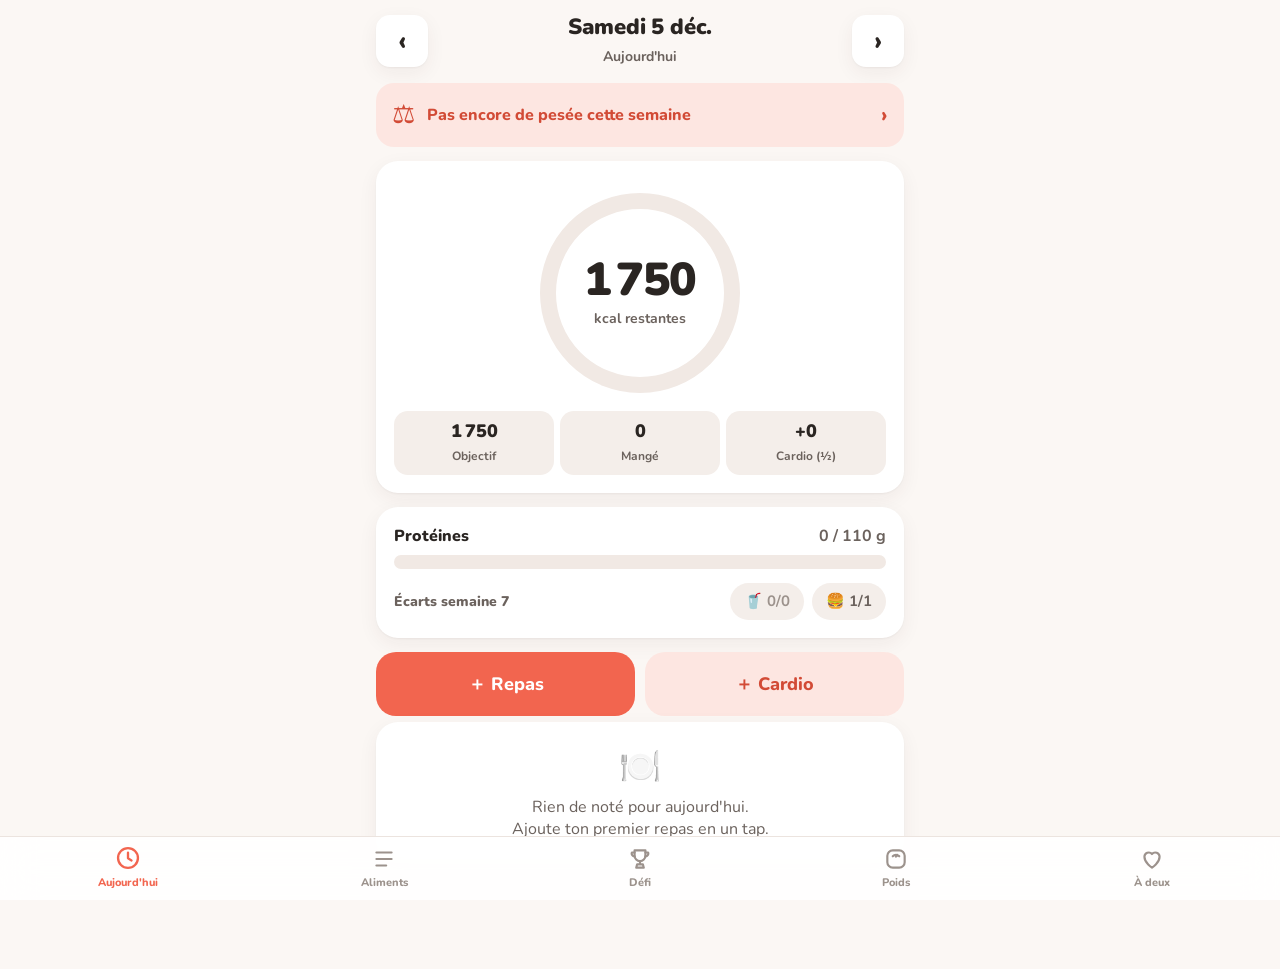
==== index.html @ 93e5760c "Cap 65 : PWA de suivi de perte de poids Co-Authored-By: Claude Opus 5.5 <noreply@anthropic.com> Clau" ====
<!doctype html>
<html lang="fr">
<head>
  <meta charset="utf-8">
  <meta name="viewport" content="width=device-width, initial-scale=1, viewport-fit=cover">
  <title>Cap 65</title>
  <meta name="description" content="Suivi calories, protéines, cardio et poids : cap sur 65 kg.">
  <meta name="theme-color" content="#FBF7F4" media="(prefers-color-scheme: light)">
  <meta name="theme-color" content="#141217" media="(prefers-color-scheme: dark)">
  <meta name="color-scheme" content="light dark">
  <meta name="apple-mobile-web-app-capable" content="yes">
  <meta name="mobile-web-app-capable" content="yes">
  <meta name="apple-mobile-web-app-status-bar-style" content="default">
  <meta name="apple-mobile-web-app-title" content="Cap 65">
  <link rel="manifest" href="manifest.json">
  <link rel="icon" type="image/png" sizes="192x192" href="icons/icon-192.png">
  <link rel="apple-touch-icon" href="icons/apple-touch-icon.png">
  <link rel="preload" href="fonts/nunito.woff2" as="font" type="font/woff2" crossorigin>
  <link rel="stylesheet" href="styles.css">
</head>
<body>
  <main id="screen" class="screen" aria-live="polite"></main>

  <nav class="tabbar" aria-label="Navigation principale">
    <button class="tab" data-tab="today" aria-label="Aujourd'hui">
      <svg viewBox="0 0 24 24"><circle cx="12" cy="12" r="8.5"/><path d="M12 7.5v4.8l3 1.8"/></svg>
      <span>Aujourd'hui</span>
    </button>
    <button class="tab" data-tab="foods" aria-label="Mes aliments">
      <svg viewBox="0 0 24 24"><path d="M5 6h14M5 12h14M5 18h9"/></svg>
      <span>Aliments</span>
    </button>
    <button class="tab" data-tab="defi" aria-label="Défi de la semaine">
      <svg viewBox="0 0 24 24"><path d="M7 4h10v5a5 5 0 0 1-10 0V4z"/><path d="M7 6H4.5a2.5 2.5 0 0 0 2.6 3.5M17 6h2.5a2.5 2.5 0 0 1-2.6 3.5M12 14v3M8.5 20h7l-.8-3H9.3z"/></svg>
      <span>Défi</span>
    </button>
    <button class="tab" data-tab="weight" aria-label="Poids">
      <svg viewBox="0 0 24 24"><rect x="4" y="4" width="16" height="16" rx="5"/><path d="M9 9.5a4 4 0 0 1 6 0M12 9.8l1.3-1.6"/></svg>
      <span>Poids</span>
    </button>
    <button class="tab" data-tab="duo" aria-label="Idées repas à deux">
      <svg viewBox="0 0 24 24"><path d="M12 20s-7-4.4-7-10a4 4 0 0 1 7-2.6A4 4 0 0 1 19 10c0 5.6-7 10-7 10z"/></svg>
      <span>À deux</span>
    </button>
  </nav>

  <div id="sheet-backdrop" class="sheet-backdrop" hidden></div>
  <section id="sheet" class="sheet" role="dialog" aria-modal="true" hidden></section>
  <div id="toast" class="toast" role="status" hidden></div>

  <script src="app.js"></script>
</body>
</html>
---- styles.css ----
@font-face {
  font-family: "Nunito";
  src: url("fonts/nunito.woff2") format("woff2");
  font-weight: 200 1000;
  font-display: swap;
}

:root {
  --bg: #FBF7F4;
  --card: #FFFFFF;
  --card-2: #F4EEEA;
  --ink: #2A2522;
  --ink-2: #6B625D;
  --ink-3: #9C928C;
  --line: #ECE4DF;
  --accent: #F2654F;
  --accent-ink: #D24B36;
  --accent-soft: #FDE6E1;
  --on-accent: #FFFFFF;
  --good: #23955F;
  --good-soft: #DDF3E7;
  --warn: #C98A06;
  --warn-soft: #FBF0D3;
  --bad: #D93B3F;
  --bad-soft: #FBE1E1;
  --ring-track: #F1E9E4;
  --shadow: 0 1px 2px rgba(60, 40, 30, .05), 0 6px 20px rgba(60, 40, 30, .06);
  --radius: 22px;
  --tabbar-h: 64px;
  --safe-b: env(safe-area-inset-bottom, 0px);
  --safe-t: env(safe-area-inset-top, 0px);
  color-scheme: light dark;
}

@media (prefers-color-scheme: dark) {
  :root {
    --bg: #141217;
    --card: #1E1B21;
    --card-2: #29252D;
    --ink: #F4EFEC;
    --ink-2: #B8AEA9;
    --ink-3: #847A76;
    --line: #2F2A33;
    --accent: #FF7A64;
    --accent-ink: #FF907D;
    --accent-soft: #3A2421;
    --on-accent: #1A0E0B;
    --good: #46C487;
    --good-soft: #17301F;
    --warn: #F0BE3C;
    --warn-soft: #362C12;
    --bad: #FF6B6E;
    --bad-soft: #3A1C1E;
    --ring-track: #2C2830;
    --shadow: 0 1px 2px rgba(0, 0, 0, .3);
  }
}

* { box-sizing: border-box; -webkit-tap-highlight-color: transparent; }
html { -webkit-text-size-adjust: 100%; }
body {
  margin: 0;
  background: var(--bg);
  color: var(--ink);
  font-family: "Nunito", ui-rounded, "SF Pro Rounded", system-ui, -apple-system, "Segoe UI", sans-serif;
  font-size: 16px;
  line-height: 1.4;
  overscroll-behavior-y: none;
}
button, input, select { font: inherit; color: inherit; }
button { cursor: pointer; border: 0; background: none; padding: 0; }
input, select {
  width: 100%;
  min-height: 52px;
  border: 1.5px solid var(--line);
  background: var(--card);
  border-radius: 14px;
  padding: 0 14px;
  font-size: 17px;
  outline: none;
  transition: border-color .15s;
}
input:focus, select:focus { border-color: var(--accent); }
input[type="date"] { -webkit-appearance: none; appearance: none; display: flex; align-items: center; }
.hidden, [hidden] { display: none !important; }

/* ---------- Layout ---------- */
.screen {
  max-width: 560px;
  margin: 0 auto;
  padding: calc(var(--safe-t) + 12px) 16px calc(var(--tabbar-h) + var(--safe-b) + 28px);
  min-height: 100dvh;
}
.screen > * { animation: rise .28s ease both; }
@keyframes rise { from { opacity: 0; transform: translateY(6px); } to { opacity: 1; transform: none; } }

.topbar { display: flex; align-items: center; justify-content: space-between; gap: 8px; margin: 4px 0 14px; }
.title { font-size: 28px; font-weight: 900; letter-spacing: -.02em; margin: 0; }
.subtitle { color: var(--ink-2); margin: 2px 0 0; font-size: 15px; }

.card {
  background: var(--card);
  border-radius: var(--radius);
  padding: 18px;
  box-shadow: var(--shadow);
  margin-bottom: 14px;
}
.card h2, .section-title { font-size: 18px; font-weight: 850; margin: 0 0 12px; letter-spacing: -.01em; }
.section-title { margin: 22px 4px 10px; display: flex; justify-content: space-between; align-items: baseline; }
.section-title small { font-weight: 700; color: var(--ink-3); font-size: 14px; }
.muted { color: var(--ink-2); }
.small { font-size: 14px; }
.row { display: flex; gap: 10px; align-items: center; }
.row > * { flex: 1; }
.grid2 { display: grid; grid-template-columns: 1fr 1fr; gap: 10px; }

/* ---------- Buttons ---------- */
.btn {
  display: inline-flex; align-items: center; justify-content: center; gap: 8px;
  min-height: 56px; padding: 0 20px; border-radius: 18px;
  font-weight: 800; font-size: 17px;
  background: var(--card-2); color: var(--ink);
  transition: transform .12s ease, background .15s;
  user-select: none;
}
.btn:active { transform: scale(.97); }
.btn-primary { background: var(--accent); color: var(--on-accent); }
.btn-soft { background: var(--accent-soft); color: var(--accent-ink); }
.btn-block { width: 100%; }
.btn-sm { min-height: 44px; padding: 0 14px; border-radius: 14px; font-size: 15px; }
.btn-danger { background: var(--bad-soft); color: var(--bad); }
.icon-btn {
  width: 44px; height: 44px; border-radius: 14px;
  display: inline-grid; place-items: center;
  color: var(--ink-2); font-size: 20px; font-weight: 800;
  transition: background .15s, transform .12s;
}
.icon-btn:active { background: var(--card-2); transform: scale(.94); }
.icon-btn svg { width: 22px; height: 22px; fill: none; stroke: currentColor; stroke-width: 2.2; stroke-linecap: round; stroke-linejoin: round; }

.chips { display: flex; gap: 8px; flex-wrap: wrap; }
.chip {
  min-height: 44px; padding: 0 16px; border-radius: 999px;
  background: var(--card-2); color: var(--ink-2); font-weight: 800; font-size: 15px;
  transition: background .15s, color .15s, transform .12s;
}
.chip:active { transform: scale(.96); }
.chip[aria-pressed="true"] { background: var(--accent); color: var(--on-accent); }
.chips.fill .chip { flex: 1; padding: 0 8px; }

/* ---------- Day nav ---------- */
.daynav { display: flex; align-items: center; justify-content: space-between; margin: 0 0 12px; }
.daynav .icon-btn { width: 52px; height: 52px; font-size: 28px; background: var(--card); box-shadow: var(--shadow); color: var(--ink); }
.daynav .day-label { text-align: center; flex: 1; }
.daynav .day-label strong { display: block; font-size: 22px; font-weight: 900; letter-spacing: -.01em; }
.daynav .day-label button { color: var(--ink-2); font-size: 14px; font-weight: 700; min-height: 28px; }
.daynav .day-label button.is-link { color: var(--accent-ink); }

/* ---------- Ring ---------- */
.ring-card { text-align: center; padding-top: 22px; }
.ring-wrap { position: relative; width: 220px; height: 220px; margin: 0 auto 8px; }
.ring-wrap svg { width: 100%; height: 100%; transform: rotate(-90deg); }
.ring-track { fill: none; stroke: var(--ring-track); stroke-width: 16; }
.ring-val { fill: none; stroke-width: 16; stroke-linecap: round; transition: stroke-dashoffset .7s cubic-bezier(.3,.9,.3,1), stroke .3s; }
.ring-val.ok { stroke: var(--good); }
.ring-val.warn { stroke: var(--warn); }
.ring-val.over { stroke: var(--bad); }
.ring-center { position: absolute; inset: 0; display: grid; place-content: center; }
.ring-num { font-size: 46px; font-weight: 900; letter-spacing: -.03em; line-height: 1; font-variant-numeric: tabular-nums; }
.ring-lbl { color: var(--ink-2); font-weight: 700; font-size: 14px; margin-top: 6px; }
.ring-center.over .ring-num { color: var(--bad); }
.ring-stats { display: grid; grid-template-columns: repeat(3, 1fr); gap: 6px; margin-top: 6px; }
.ring-stats div { background: var(--card-2); border-radius: 14px; padding: 8px 4px; }
.ring-stats b { display: block; font-size: 18px; font-weight: 900; font-variant-numeric: tabular-nums; }
.ring-stats span { font-size: 12px; color: var(--ink-2); font-weight: 700; }

/* ---------- Bars ---------- */
.bar-head { display: flex; justify-content: space-between; align-items: baseline; margin-bottom: 8px; }
.bar-head strong { font-weight: 850; }
.bar-head span { color: var(--ink-2); font-weight: 700; font-variant-numeric: tabular-nums; }
.bar { height: 14px; border-radius: 999px; background: var(--ring-track); overflow: hidden; }
.bar > i { display: block; height: 100%; border-radius: 999px; background: var(--accent); width: 0; transition: width .7s cubic-bezier(.3,.9,.3,1); }
.bar > i.done { background: var(--good); }

/* ---------- Tokens ---------- */
.tokens { display: flex; gap: 8px; flex-wrap: wrap; }
.token {
  display: inline-flex; align-items: center; gap: 6px;
  padding: 8px 14px; border-radius: 999px; font-weight: 850; font-size: 15px;
  background: var(--card-2); font-variant-numeric: tabular-nums;
}
.token.empty { color: var(--ink-3); }
.token.over { background: var(--warn-soft); color: var(--warn); }
.token-big { flex: 1; flex-direction: column; border-radius: 20px; padding: 14px 10px; gap: 2px; text-align: center; }
.token-big .t-emoji { font-size: 30px; }
.token-big .t-count { font-size: 24px; font-weight: 900; }
.token-big .t-lbl { font-size: 13px; color: var(--ink-2); font-weight: 700; }

/* ---------- Actions ---------- */
.actions { display: grid; grid-template-columns: 1fr 1fr; gap: 10px; margin: 4px 0 6px; }
.actions .btn { min-height: 64px; font-size: 18px; border-radius: 20px; }

/* ---------- Entries ---------- */
.moment { margin-top: 16px; }
.moment-head { display: flex; justify-content: space-between; padding: 0 6px 6px; color: var(--ink-2); font-weight: 800; font-size: 14px; text-transform: uppercase; letter-spacing: .04em; }
.list { background: var(--card); border-radius: var(--radius); box-shadow: var(--shadow); overflow: hidden; }
.item { display: flex; align-items: center; gap: 10px; padding: 12px 8px 12px 16px; min-height: 64px; border-top: 1px solid var(--line); }
.item:first-child { border-top: 0; }
.item-main { flex: 1; min-width: 0; }
.item-name { font-weight: 800; overflow-wrap: anywhere; }
.item-sub { color: var(--ink-2); font-size: 14px; font-weight: 600; }
.item-kcal { font-weight: 900; font-variant-numeric: tabular-nums; white-space: nowrap; }
.item-kcal small { font-weight: 700; color: var(--ink-3); }
.badge { display: inline-flex; align-items: center; gap: 3px; font-size: 12px; font-weight: 800; padding: 2px 8px; border-radius: 999px; background: var(--warn-soft); color: var(--warn); vertical-align: 2px; margin-left: 4px; }
.empty-state { text-align: center; color: var(--ink-2); padding: 22px 16px; }
.empty-state .big { font-size: 34px; display: block; margin-bottom: 4px; }
.explain { background: var(--accent-soft); color: var(--accent-ink); border-radius: 16px; padding: 12px 14px; font-size: 14px; font-weight: 700; margin-top: 10px; }

.banner {
  display: flex; align-items: center; gap: 12px; width: 100%; text-align: left;
  background: var(--accent-soft); color: var(--accent-ink);
  border-radius: 18px; padding: 14px 16px; margin-bottom: 14px; font-weight: 800;
}
.banner .b-emoji { font-size: 26px; }
.banner .b-go { margin-left: auto; font-size: 22px; }

/* ---------- Foods ---------- */
.search { position: relative; margin-bottom: 12px; }
.search input { padding-left: 44px; border-radius: 16px; background: var(--card); }
.search svg { position: absolute; left: 14px; top: 50%; transform: translateY(-50%); width: 20px; height: 20px; fill: none; stroke: var(--ink-3); stroke-width: 2.2; stroke-linecap: round; }
.food-item .star { font-size: 22px; color: var(--ink-3); }
.food-item .star.on { color: #F2B21B; }
.food-item .reorder { display: flex; flex-direction: column; }
.food-item .reorder .icon-btn { width: 40px; height: 32px; font-size: 16px; }
.food-item .item-main { cursor: pointer; }
.pick-item { width: 100%; text-align: left; }
.pick-item:active { background: var(--card-2); }
.pick-plus { width: 40px; height: 40px; border-radius: 12px; background: var(--accent-soft); color: var(--accent-ink); display: grid; place-items: center; font-size: 24px; font-weight: 800; flex: none; }

/* ---------- Challenge ---------- */
.week-pill { display: inline-block; background: var(--accent); color: var(--on-accent); font-weight: 900; border-radius: 999px; padding: 4px 12px; font-size: 14px; }
.goal { display: flex; align-items: center; gap: 14px; padding: 12px 0; border-top: 1px solid var(--line); }
.goal:first-of-type { border-top: 0; }
.goal-check {
  position: relative; flex: none; width: 34px; height: 34px; border-radius: 50%;
  border: 2.5px solid var(--line); display: grid; place-items: center; transition: background .25s, border-color .25s;
}
.goal-check svg { width: 18px; height: 18px; fill: none; stroke: #fff; stroke-width: 3.2; stroke-linecap: round; stroke-linejoin: round; stroke-dasharray: 24; stroke-dashoffset: 24; }
.goal.done .goal-check { background: var(--good); border-color: var(--good); }
.goal.done .goal-check svg { stroke-dashoffset: 0; }
.goal.pop .goal-check { animation: pop .5s cubic-bezier(.3,1.6,.5,1); }
.goal.pop .goal-check svg { transition: stroke-dashoffset .4s .15s ease; }
@keyframes pop { 0% { transform: scale(.6); } 60% { transform: scale(1.18); } 100% { transform: scale(1); } }
.goal-main { flex: 1; }
.goal-main strong { display: block; font-weight: 850; }
.goal-main span { color: var(--ink-2); font-size: 14px; font-weight: 700; }
.goal-count { font-weight: 900; font-variant-numeric: tabular-nums; color: var(--ink-2); }
.goal.done .goal-count { color: var(--good); }
.spark { position: absolute; width: 6px; height: 6px; border-radius: 50%; left: 14px; top: 14px; pointer-events: none; animation: spark .7s ease-out forwards; }
@keyframes spark { from { transform: translate(0, 0) scale(1); opacity: 1; } to { transform: translate(var(--dx), var(--dy)) scale(.3); opacity: 0; } }

.week-dots { display: grid; grid-template-columns: repeat(7, 1fr); gap: 6px; text-align: center; margin-top: 4px; }
.week-dots div { font-size: 12px; font-weight: 800; color: var(--ink-3); }
.week-dots i { display: grid; place-items: center; width: 34px; height: 34px; margin: 4px auto 0; border-radius: 50%; background: var(--card-2); font-style: normal; font-size: 14px; color: var(--ink-3); }
.week-dots i.under { background: var(--good-soft); color: var(--good); }
.week-dots i.over { background: var(--bad-soft); color: var(--bad); }
.week-dots i.today { box-shadow: 0 0 0 2px var(--accent); }

.recap { background: linear-gradient(135deg, var(--accent-soft), var(--card)); }
.recap .recap-big { font-size: 24px; font-weight: 900; margin: 2px 0 6px; }
.kind { background: var(--warn-soft); color: var(--warn); border-radius: 14px; padding: 10px 12px; font-weight: 750; font-size: 14px; margin-top: 12px; }

.stepper { display: inline-flex; align-items: center; gap: 4px; background: var(--card-2); border-radius: 14px; padding: 3px; }
.stepper button { width: 38px; height: 38px; border-radius: 11px; font-size: 20px; font-weight: 900; color: var(--ink); }
.stepper button:active { background: var(--card); }
.stepper b { min-width: 22px; text-align: center; font-weight: 900; font-variant-numeric: tabular-nums; }
.quota-row { display: flex; align-items: center; justify-content: space-between; gap: 8px; padding: 10px 0; border-top: 1px solid var(--line); flex-wrap: wrap; }
.quota-row:first-of-type { border-top: 0; }
.quota-row .q-week { font-weight: 850; min-width: 92px; }
.quota-row .q-week small { display: block; color: var(--ink-3); font-weight: 700; font-size: 12px; }
.quota-row .q-ctrl { display: flex; gap: 10px; align-items: center; }

.hist { display: flex; align-items: center; gap: 12px; padding: 12px 16px; border-top: 1px solid var(--line); }
.hist:first-child { border-top: 0; }
.hist-icon { width: 42px; height: 42px; border-radius: 14px; display: grid; place-items: center; font-size: 22px; background: var(--card-2); flex: none; }
.hist-icon.win { background: var(--good-soft); }

/* ---------- Weight ---------- */
.kpis { display: grid; grid-template-columns: repeat(3, 1fr); gap: 8px; margin-bottom: 14px; }
.kpi { background: var(--card); border-radius: 18px; padding: 14px 8px; text-align: center; box-shadow: var(--shadow); }
.kpi b { display: block; font-size: 24px; font-weight: 900; letter-spacing: -.02em; font-variant-numeric: tabular-nums; }
.kpi b small { font-size: 14px; font-weight: 800; color: var(--ink-2); }
.kpi span { font-size: 13px; color: var(--ink-2); font-weight: 700; }
.kpi.accent b { color: var(--accent-ink); }
.chart { position: relative; width: 100%; height: 220px; }
.chart svg { display: block; width: 100%; height: 100%; overflow: visible; }
.chart .grid line { stroke: var(--line); stroke-width: 1; }
.chart .axis-lbl { fill: var(--ink-3); font-size: 11px; font-weight: 700; }
.chart .goal-line { stroke: var(--good); stroke-width: 1.5; stroke-dasharray: 5 5; }
.chart .goal-lbl { fill: var(--good); font-size: 11px; font-weight: 800; }
.chart .w-line { fill: none; stroke: var(--accent); stroke-width: 2; stroke-linejoin: round; stroke-linecap: round; }
.chart .w-area { fill: var(--accent); opacity: .08; }
.chart .w-dot { fill: var(--accent); stroke: var(--card); stroke-width: 2; }
.chart .w-dot.sel { r: 6; }
.chart .cross { stroke: var(--ink-3); stroke-width: 1; stroke-dasharray: 2 3; opacity: 0; }
.chart .cross.on { opacity: 1; }
.chart-tip {
  position: absolute; top: 0; transform: translateX(-50%);
  background: var(--ink); color: var(--bg); border-radius: 10px; padding: 5px 9px;
  font-size: 13px; font-weight: 800; white-space: nowrap; pointer-events: none;
}
.est { display: flex; gap: 12px; align-items: flex-start; padding: 10px 0; border-top: 1px solid var(--line); }
.est:first-of-type { border-top: 0; }
.est-emoji { font-size: 24px; line-height: 1.2; }
.est strong { display: block; font-weight: 850; }
.progress-meta { display: flex; justify-content: space-between; font-size: 13px; color: var(--ink-2); font-weight: 700; margin-top: 6px; }
label.field { display: block; margin-bottom: 12px; }
label.field > span { display: block; font-weight: 800; font-size: 14px; color: var(--ink-2); margin: 0 0 6px 4px; }
.field-hint { font-size: 13px; color: var(--ink-3); margin: 6px 4px 0; font-weight: 600; }
.error { color: var(--bad); font-weight: 800; font-size: 14px; margin: 6px 4px 0; }

/* ---------- Duo ---------- */
.dish-head { display: flex; gap: 12px; align-items: center; margin-bottom: 10px; }
.dish-emoji { width: 52px; height: 52px; border-radius: 16px; background: var(--accent-soft); display: grid; place-items: center; font-size: 28px; flex: none; }
.dish-head h2 { margin: 0; }
.dish-head p { margin: 2px 0 0; color: var(--ink-2); font-size: 14px; font-weight: 600; }
.portions { display: grid; grid-template-columns: 1fr 1fr; gap: 8px; margin: 10px 0 12px; }
.portion { background: var(--card-2); border-radius: 16px; padding: 12px; font-size: 14px; }
.portion strong { display: block; font-size: 13px; text-transform: uppercase; letter-spacing: .04em; color: var(--ink-2); margin-bottom: 4px; font-weight: 900; }
.portion.me { background: var(--accent-soft); }
.portion.me strong { color: var(--accent-ink); }
.dish-foot { display: flex; align-items: center; gap: 10px; }
.dish-foot .kc { font-weight: 900; font-size: 18px; }
.dish-foot .kc small { display: block; font-size: 13px; color: var(--ink-2); font-weight: 700; }
.dish-foot .btn { margin-left: auto; }
.tip { font-size: 13px; color: var(--ink-2); margin-top: 10px; font-weight: 600; }

/* ---------- Tab bar ---------- */
.tabbar {
  position: fixed; left: 0; right: 0; bottom: 0; z-index: 20;
  display: grid; grid-template-columns: repeat(5, 1fr);
  height: calc(var(--tabbar-h) + var(--safe-b));
  padding-bottom: var(--safe-b);
  background: color-mix(in srgb, var(--card) 88%, transparent);
  -webkit-backdrop-filter: saturate(1.6) blur(18px);
  backdrop-filter: saturate(1.6) blur(18px);
  border-top: 1px solid var(--line);
}
.tab { display: flex; flex-direction: column; align-items: center; justify-content: center; gap: 3px; color: var(--ink-3); font-size: 11px; font-weight: 800; }
.tab svg { width: 26px; height: 26px; fill: none; stroke: currentColor; stroke-width: 2; stroke-linecap: round; stroke-linejoin: round; transition: transform .2s; }
.tab[aria-current="page"] { color: var(--accent); }
.tab[aria-current="page"] svg { transform: translateY(-1px) scale(1.08); }

/* ---------- Sheet ---------- */
.sheet-backdrop { position: fixed; inset: 0; z-index: 40; background: rgba(20, 12, 10, .4); animation: fade .2s ease; }
.sheet {
  position: fixed; left: 0; right: 0; bottom: 0; z-index: 50;
  max-width: 560px; margin: 0 auto;
  max-height: 92dvh; overflow-y: auto; -webkit-overflow-scrolling: touch;
  background: var(--bg); border-radius: 26px 26px 0 0;
  padding: 10px 16px calc(var(--safe-b) + 20px);
  animation: slideup .28s cubic-bezier(.2,.9,.3,1);
  overscroll-behavior: contain;
}
.sheet::before { content: ""; display: block; width: 40px; height: 5px; border-radius: 9px; background: var(--line); margin: 0 auto 10px; }
.sheet-head { display: flex; justify-content: space-between; align-items: center; margin-bottom: 12px; }
.sheet-head h2 { margin: 0; font-size: 22px; font-weight: 900; }
.sheet .group { margin-bottom: 14px; }
.sheet .group-lbl { font-weight: 800; font-size: 14px; color: var(--ink-2); margin: 0 0 8px 4px; }
.sheet .pick-list { max-height: 46dvh; overflow-y: auto; }
@keyframes slideup { from { transform: translateY(100%); } to { transform: none; } }
@keyframes fade { from { opacity: 0; } to { opacity: 1; } }
.seg { display: grid; grid-template-columns: 1fr 1fr; background: var(--card-2); border-radius: 16px; padding: 4px; margin-bottom: 14px; }
.seg button { min-height: 44px; border-radius: 12px; font-weight: 850; color: var(--ink-2); }
.seg button[aria-pressed="true"] { background: var(--card); color: var(--ink); box-shadow: var(--shadow); }
.check-line { display: flex; align-items: center; gap: 10px; font-weight: 700; min-height: 44px; margin-bottom: 12px; }
.check-line input { width: 24px; min-height: 24px; height: 24px; accent-color: var(--accent); }
.act-grid { display: grid; grid-template-columns: 1fr 1fr; gap: 8px; }
.act-grid .chip { border-radius: 16px; min-height: 52px; display: flex; align-items: center; gap: 6px; justify-content: flex-start; padding: 0 12px; text-align: left; }
.live { font-weight: 800; color: var(--accent-ink); margin: 4px 4px 12px; }

/* ---------- Toast ---------- */
.toast {
  position: fixed; left: 16px; right: 16px; z-index: 60;
  bottom: calc(var(--tabbar-h) + var(--safe-b) + 12px);
  max-width: 528px; margin: 0 auto;
  display: flex; align-items: center; gap: 12px;
  background: var(--ink); color: var(--bg);
  border-radius: 16px; padding: 14px 16px; font-weight: 750;
  box-shadow: 0 10px 30px rgba(0,0,0,.25);
  animation: toastin .25s cubic-bezier(.2,.9,.3,1.2);
}
.toast button { margin-left: auto; color: var(--accent); font-weight: 900; min-height: 36px; padding: 0 6px; }
@keyframes toastin { from { transform: translateY(20px); opacity: 0; } to { transform: none; opacity: 1; } }

@media (prefers-reduced-motion: reduce) {
  *, *::before, *::after { animation-duration: .01ms !important; transition-duration: .01ms !important; }
}
@media (max-width: 360px) {
  .ring-wrap { width: 190px; height: 190px; }
  .ring-num { font-size: 40px; }
  .kpi b { font-size: 20px; }
}
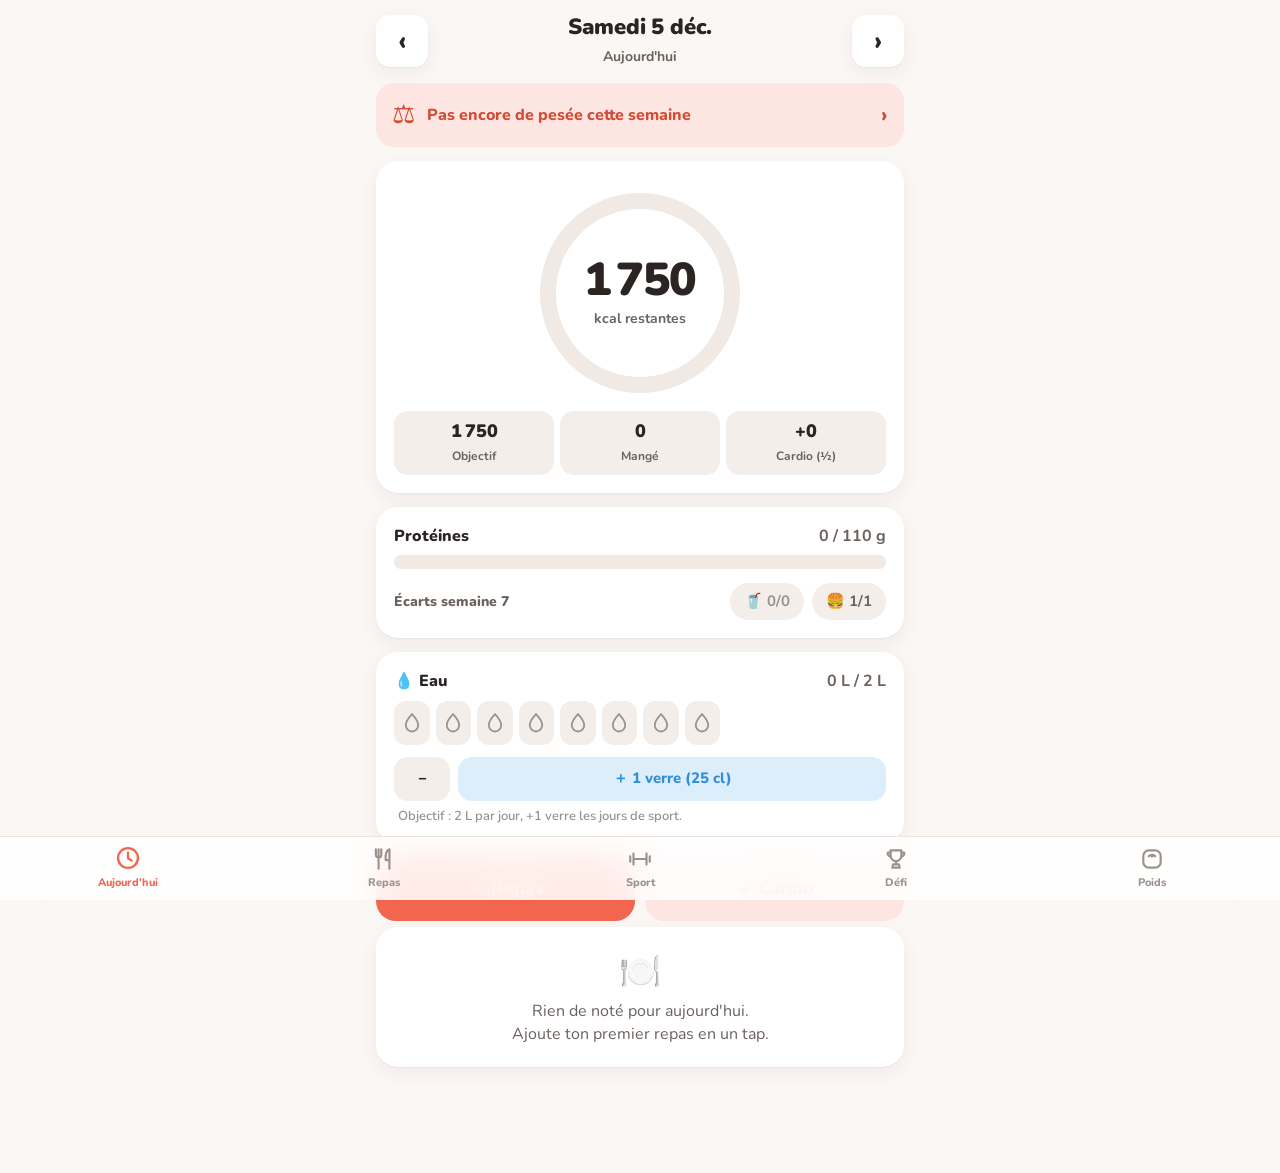
==== commit 33b0b4a7: "Programme sport, défi eau, base de plats et créateur de recettes - Onglet Sport : 4 séances de 45 mi" ====
--- a/index.html
+++ b/index.html
@@ -26,9 +26,13 @@
       <svg viewBox="0 0 24 24"><circle cx="12" cy="12" r="8.5"/><path d="M12 7.5v4.8l3 1.8"/></svg>
       <span>Aujourd'hui</span>
     </button>
-    <button class="tab" data-tab="foods" aria-label="Mes aliments">
-      <svg viewBox="0 0 24 24"><path d="M5 6h14M5 12h14M5 18h9"/></svg>
-      <span>Aliments</span>
+    <button class="tab" data-tab="repas" aria-label="Repas et recettes">
+      <svg viewBox="0 0 24 24"><path d="M7 3v8M4.5 3v5a2.5 2.5 0 0 0 5 0V3M7 11v10M17 21V3c-2.2 1-3.5 3.5-3.5 7v3H17"/></svg>
+      <span>Repas</span>
+    </button>
+    <button class="tab" data-tab="sport" aria-label="Programme sport">
+      <svg viewBox="0 0 24 24"><path d="M3 9.5v5M6 7v10M18 7v10M21 9.5v5M6 12h12"/></svg>
+      <span>Sport</span>
     </button>
     <button class="tab" data-tab="defi" aria-label="Défi de la semaine">
       <svg viewBox="0 0 24 24"><path d="M7 4h10v5a5 5 0 0 1-10 0V4z"/><path d="M7 6H4.5a2.5 2.5 0 0 0 2.6 3.5M17 6h2.5a2.5 2.5 0 0 1-2.6 3.5M12 14v3M8.5 20h7l-.8-3H9.3z"/></svg>
@@ -38,16 +42,13 @@
       <svg viewBox="0 0 24 24"><rect x="4" y="4" width="16" height="16" rx="5"/><path d="M9 9.5a4 4 0 0 1 6 0M12 9.8l1.3-1.6"/></svg>
       <span>Poids</span>
     </button>
-    <button class="tab" data-tab="duo" aria-label="Idées repas à deux">
-      <svg viewBox="0 0 24 24"><path d="M12 20s-7-4.4-7-10a4 4 0 0 1 7-2.6A4 4 0 0 1 19 10c0 5.6-7 10-7 10z"/></svg>
-      <span>À deux</span>
-    </button>
   </nav>
 
   <div id="sheet-backdrop" class="sheet-backdrop" hidden></div>
   <section id="sheet" class="sheet" role="dialog" aria-modal="true" hidden></section>
   <div id="toast" class="toast" role="status" hidden></div>
 
+  <script src="data.js"></script>
   <script src="app.js"></script>
 </body>
 </html>
--- a/styles.css
+++ b/styles.css
@@ -401,3 +401,54 @@
   .ring-num { font-size: 40px; }
   .kpi b { font-size: 20px; }
 }
+
+/* ---------- Eau ---------- */
+:root { --water: #2F8FD8; --water-soft: #DDEEFB; }
+@media (prefers-color-scheme: dark) { :root { --water: #5DB4F0; --water-soft: #16283A; } }
+.glasses { display: grid; grid-template-columns: repeat(auto-fill, minmax(34px, 1fr)); gap: 6px; margin: 4px 0 12px; }
+.glass { height: 44px; border-radius: 12px; display: grid; place-items: center; background: var(--card-2); transition: background .2s, transform .12s; }
+.glass:active { transform: scale(.92); }
+.glass svg { width: 24px; height: 24px; fill: transparent; stroke: var(--ink-3); stroke-width: 1.8; transition: fill .25s, stroke .25s; }
+.glass.full { background: var(--water-soft); }
+.glass.full svg { fill: var(--water); stroke: var(--water); }
+.glass.bonus { outline: 1.5px dashed var(--water); outline-offset: -3px; }
+.glass.pop svg { animation: pop .45s cubic-bezier(.3,1.6,.5,1); }
+.water-actions { display: grid; grid-template-columns: 56px 1fr; gap: 8px; }
+.btn-water { background: var(--water-soft); color: var(--water); }
+.week-dots i.water { background: var(--water-soft); color: var(--water); }
+.week-dots i.water svg { width: 18px; height: 18px; fill: var(--water); }
+
+/* ---------- Repas / recettes ---------- */
+.seg3 { grid-template-columns: 1fr 1fr 1fr; }
+.seg3 button { font-size: 14px; padding: 0 4px; }
+.chips.scroll-x { flex-wrap: nowrap; overflow-x: auto; margin: 0 -16px; padding: 0 16px 4px; scrollbar-width: none; }
+.chips.scroll-x::-webkit-scrollbar { display: none; }
+.chips.scroll-x .chip { flex: none; }
+.item .pick-plus { border: 0; }
+.ing-row { padding-right: 4px; }
+.ing-row .grams { width: 70px; min-height: 44px; text-align: center; padding: 0 6px; flex: none; }
+textarea { width: 100%; border: 1.5px solid var(--line); background: var(--card); border-radius: 14px; padding: 12px 14px; font: inherit; font-size: 16px; color: inherit; resize: vertical; outline: none; }
+textarea:focus { border-color: var(--accent); }
+.dish-foot .icon-btn { margin-left: auto; }
+.dish-foot .icon-btn + .btn { margin-left: 0; }
+
+/* ---------- Sport ---------- */
+.level { display: flex; align-items: center; gap: 12px; margin-top: 14px; }
+.level strong { display: block; font-size: 18px; font-weight: 900; }
+.level-dots { display: flex; gap: 5px; flex: 1; }
+.level-dots i { width: 22px; height: 8px; border-radius: 9px; background: var(--ring-track); }
+.level-dots i.on { background: var(--accent); }
+.stepper button:disabled { opacity: .3; }
+.session details summary { cursor: pointer; font-weight: 800; color: var(--accent-ink); font-size: 14px; list-style: none; min-height: 32px; display: flex; align-items: center; }
+.session details summary::-webkit-details-marker { display: none; }
+.session details summary::after { content: '▾'; margin-left: 6px; transition: transform .2s; }
+.session details[open] summary::after { transform: rotate(180deg); }
+.session.is-done { opacity: .85; }
+.session .dish-head .goal-check { animation: pop .5s cubic-bezier(.3,1.6,.5,1); }
+.blocks { list-style: none; padding: 0; margin: 8px 0 0; }
+.blocks li { display: flex; gap: 12px; padding: 10px 0; border-top: 1px solid var(--line); }
+.blocks li:first-child { border-top: 0; }
+.blocks .b-min { flex: none; width: 44px; height: 32px; border-radius: 10px; background: var(--accent-soft); color: var(--accent-ink); font-weight: 900; display: grid; place-items: center; font-size: 14px; }
+.blocks li.renfo .b-min { background: var(--good-soft); color: var(--good); }
+.blocks strong { display: block; font-weight: 850; }
+.blocks span { color: var(--ink-2); font-size: 14px; font-weight: 600; }
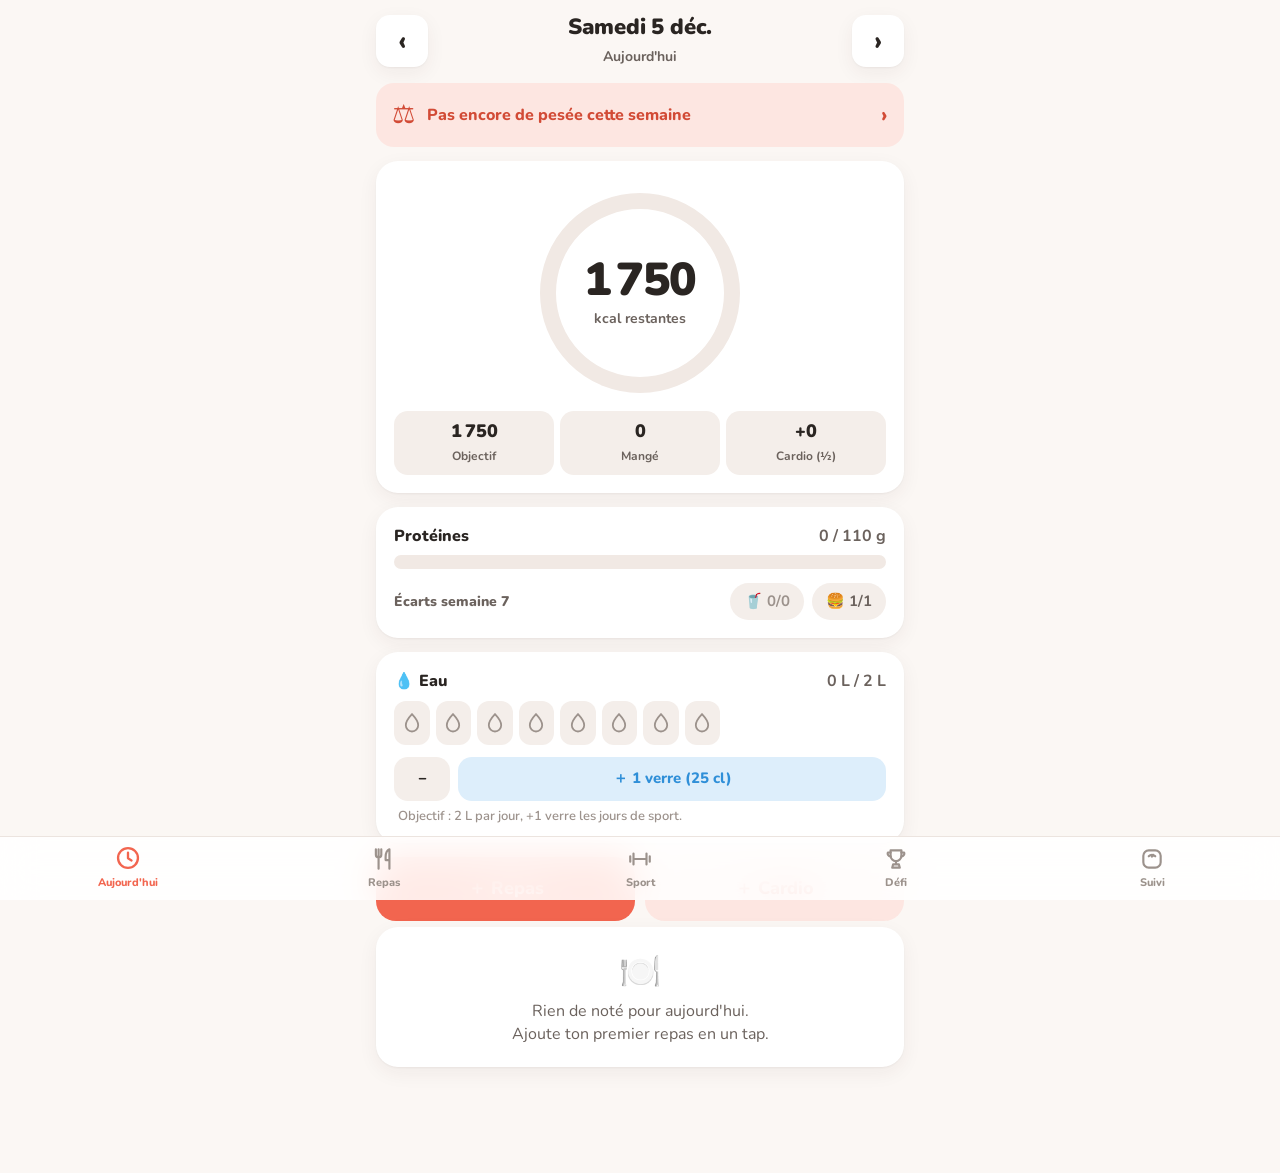
==== commit 41cbf0d8: "Mensurations, planning repas et liste de courses, suivi du cycle, plus d'aliments et de recettes - O" ====
--- a/index.html
+++ b/index.html
@@ -38,9 +38,9 @@
       <svg viewBox="0 0 24 24"><path d="M7 4h10v5a5 5 0 0 1-10 0V4z"/><path d="M7 6H4.5a2.5 2.5 0 0 0 2.6 3.5M17 6h2.5a2.5 2.5 0 0 1-2.6 3.5M12 14v3M8.5 20h7l-.8-3H9.3z"/></svg>
       <span>Défi</span>
     </button>
-    <button class="tab" data-tab="weight" aria-label="Poids">
+    <button class="tab" data-tab="suivi" aria-label="Suivi : poids, mesures, cycle">
       <svg viewBox="0 0 24 24"><rect x="4" y="4" width="16" height="16" rx="5"/><path d="M9 9.5a4 4 0 0 1 6 0M12 9.8l1.3-1.6"/></svg>
-      <span>Poids</span>
+      <span>Suivi</span>
     </button>
   </nav>
 
@@ -49,6 +49,9 @@
   <div id="toast" class="toast" role="status" hidden></div>
 
   <script src="data.js"></script>
+  <script src="data-plus.js"></script>
+  <script src="illus.js"></script>
+  <script src="features.js"></script>
   <script src="app.js"></script>
 </body>
 </html>
--- a/styles.css
+++ b/styles.css
@@ -452,3 +452,179 @@
 .blocks li.renfo .b-min { background: var(--good-soft); color: var(--good); }
 .blocks strong { display: block; font-weight: 850; }
 .blocks span { color: var(--ink-2); font-size: 14px; font-weight: 600; }
+
+/* ---------- Tonification ---------- */
+.chips.days { gap: 5px; flex-wrap: nowrap; }
+.chips.days .chip { flex: 1; padding: 0; min-width: 0; font-size: 13px; min-height: 40px; }
+.ex-details > summary, .ex-more > summary { cursor: pointer; font-weight: 800; color: var(--accent-ink); font-size: 14px; list-style: none; min-height: 40px; display: flex; align-items: center; margin-top: 8px; }
+.ex-details > summary::-webkit-details-marker, .ex-more > summary::-webkit-details-marker { display: none; }
+.ex-details > summary::after, .ex-more > summary::after { content: '▾'; margin-left: 6px; transition: transform .2s; }
+.ex-details[open] > summary::after, .ex-more[open] > summary::after { transform: rotate(180deg); }
+.ex-list { list-style: none; padding: 0; margin: 6px 0 0; }
+.ex { padding: 14px 0; border-top: 1px solid var(--line); }
+.ex:first-child { border-top: 0; }
+.ex-head { display: flex; gap: 12px; align-items: flex-start; }
+.ex-head strong { display: block; font-weight: 900; font-size: 16px; }
+.ex-head span { color: var(--ink-2); font-size: 14px; font-weight: 600; }
+.ex-num { flex: none; width: 32px; height: 32px; border-radius: 10px; background: var(--good-soft); color: var(--good); font-weight: 900; display: grid; place-items: center; font-size: 15px; }
+.ex-num.b-min { width: 44px; background: var(--accent-soft); color: var(--accent-ink); font-size: 14px; }
+.ex-meta { display: flex; flex-wrap: wrap; gap: 6px; margin: 10px 0 0 44px; }
+.ex-meta span { background: var(--card-2); border-radius: 999px; padding: 4px 10px; font-size: 13px; font-weight: 800; }
+.ex-more { margin-left: 44px; }
+.ex-more > summary { margin-top: 4px; min-height: 36px; }
+.ex-more p, .ex-more li { font-size: 14px; color: var(--ink-2); font-weight: 600; }
+.ex-more ol { padding-left: 20px; margin: 6px 0; }
+.ex-more li { margin-bottom: 4px; }
+.ex-more .avoid { color: var(--warn); background: var(--warn-soft); border-radius: 12px; padding: 8px 10px; }
+.ex-load { display: flex; align-items: center; gap: 10px; margin: 8px 0 0 44px; }
+.ex-load span { font-size: 13px; font-weight: 800; color: var(--ink-2); white-space: nowrap; }
+.ex-load input { min-height: 40px; font-size: 15px; border-radius: 12px; }
+.sets { display: flex; gap: 8px; margin: 12px 0 0 44px; flex-wrap: wrap; }
+.set { width: 48px; height: 48px; border-radius: 50%; border: 2.5px solid var(--line); font-weight: 900; color: var(--ink-2); transition: background .2s, border-color .2s, transform .12s; }
+.set:active { transform: scale(.92); }
+.set.on { background: var(--good); border-color: var(--good); color: #fff; }
+.set.pop { animation: pop .45s cubic-bezier(.3,1.6,.5,1); }
+.ex.ex-done .ex-num { background: var(--good); color: #fff; }
+.guided .ex.ex-done .ex-head strong { color: var(--good); }
+
+/* ---------- Illustrations ---------- */
+.illus { width: 100%; height: 100%; display: block; }
+.illus .limb { stroke: var(--ink); stroke-width: 7; stroke-linecap: round; }
+.illus .limb.far { opacity: .35; }
+.illus .head { fill: var(--ink); }
+.illus .eq { stroke: var(--ink-3); stroke-width: 3; stroke-linecap: round; fill: none; }
+.illus .eq.thick { stroke-width: 6; }
+.illus .eq-fill { fill: var(--card-2); stroke: var(--ink-3); stroke-width: 2; }
+.illus .acc { stroke: var(--accent); stroke-linecap: round; }
+.illus .acc.thick { stroke-width: 6; }
+.illus .acc-fill { fill: var(--accent); }
+.illus .ground { stroke: var(--line); stroke-width: 3; stroke-linecap: round; }
+.ex-thumb { flex: none; width: 76px; height: 61px; background: var(--card-2); border-radius: 12px; padding: 2px; }
+.ex-rec { margin: 8px 0 0 44px; font-size: 13px; font-weight: 700; color: var(--accent-ink); }
+
+/* ---------- Lecteur de séance ---------- */
+body.no-scroll { overflow: hidden; }
+.player { position: fixed; inset: 0; z-index: 70; background: var(--bg); animation: fade .2s ease; }
+.pl-wrap { max-width: 560px; height: 100%; margin: 0 auto; display: flex; flex-direction: column;
+  padding: calc(var(--safe-t) + 8px) 16px calc(var(--safe-b) + 12px); }
+.pl-top { display: flex; align-items: center; gap: 8px; }
+.pl-title { flex: 1; text-align: center; }
+.pl-title strong { display: block; font-weight: 900; font-size: 16px; }
+.pl-title span { font-size: 13px; color: var(--ink-2); font-weight: 700; }
+.pl-steps { display: flex; gap: 3px; margin: 8px 0 10px; }
+.pl-steps i { flex: 1; height: 5px; border-radius: 9px; background: var(--ring-track); transition: background .3s; }
+.pl-steps i.done { background: var(--good); }
+.pl-steps i.now { background: var(--accent); }
+.pl-body { flex: 1; overflow-y: auto; -webkit-overflow-scrolling: touch; padding-bottom: 8px; animation: rise .3s ease; }
+.pl-illus { background: var(--card); border-radius: 24px; box-shadow: var(--shadow); height: min(27vh, 220px); padding: 8px; }
+.pl-end { display: grid; place-items: center; font-size: 90px; }
+.pl-h { font-size: 26px; font-weight: 900; letter-spacing: -.02em; margin: 14px 0 2px; line-height: 1.15; }
+.pl-sub { color: var(--ink-2); font-weight: 700; margin: 0 0 10px; }
+.pl-txt { font-size: 19px; font-weight: 750; line-height: 1.45; margin: 6px 0 12px; }
+.pl-set { display: flex; align-items: baseline; gap: 10px; flex-wrap: wrap; margin: 8px 0 6px; }
+.pl-set b { font-size: 44px; font-weight: 900; letter-spacing: -.03em; line-height: 1; }
+.pl-set span:last-child { color: var(--ink-2); font-weight: 800; }
+.pl-set.go { animation: pop .5s cubic-bezier(.3,1.6,.5,1); }
+.pl-badge { background: var(--accent); color: var(--on-accent); font-weight: 900; border-radius: 999px; padding: 5px 12px; font-size: 15px; align-self: center; }
+.pl-bubbles { display: flex; gap: 6px; margin-bottom: 12px; }
+.pl-bubbles i { width: 26px; height: 8px; border-radius: 9px; background: var(--ring-track); }
+.pl-bubbles i.done { background: var(--good); }
+.pl-bubbles i.now { background: var(--accent); }
+.pl-load { background: var(--card); border-radius: 20px; padding: 12px 14px; box-shadow: var(--shadow); }
+.pl-why { margin: 0 0 8px; font-weight: 800; font-size: 14px; color: var(--accent-ink); }
+.pl-kg { display: flex; align-items: center; justify-content: space-between; background: var(--card-2); border-radius: 16px; padding: 4px; }
+.pl-kg button { width: 56px; height: 52px; border-radius: 13px; font-size: 26px; font-weight: 900; }
+.pl-kg button:active { background: var(--card); }
+.pl-kg b { font-size: 24px; font-weight: 900; font-variant-numeric: tabular-nums; text-align: center; }
+.pl-how { margin-top: 10px; }
+.pl-how summary { cursor: pointer; font-weight: 800; color: var(--accent-ink); list-style: none; min-height: 44px; display: flex; align-items: center; }
+.pl-how summary::-webkit-details-marker { display: none; }
+.pl-how summary::after { content: '▾'; margin-left: 6px; }
+.pl-how p, .pl-how li { font-size: 15px; color: var(--ink-2); font-weight: 600; }
+.pl-how ol { padding-left: 20px; margin: 4px 0; }
+.pl-how .avoid { color: var(--warn); background: var(--warn-soft); border-radius: 12px; padding: 8px 10px; }
+.pl-timer { position: relative; width: 190px; height: 190px; margin: 8px auto 4px; }
+.pring { width: 100%; height: 100%; transform: rotate(-90deg); }
+.pring-track { fill: none; stroke: var(--ring-track); stroke-width: 12; }
+.pring-val { fill: none; stroke: var(--accent); stroke-width: 12; stroke-linecap: round; transition: stroke-dashoffset .25s linear; }
+.pring-val.is-rest { stroke: var(--water); }
+.pring-val.ok { stroke: var(--good); }
+.pl-clock { position: absolute; inset: 0; display: grid; place-content: center; text-align: center; }
+.pl-clock b { font-size: 46px; font-weight: 900; font-variant-numeric: tabular-nums; letter-spacing: -.02em; line-height: 1; }
+.pl-clock span { color: var(--ink-2); font-weight: 800; font-size: 14px; margin-top: 4px; }
+.pl-timer.is-rest { margin-top: 14px; }
+.pl-next { text-align: center; font-weight: 800; color: var(--ink-2); }
+.pl-feel { margin-top: 14px; }
+.pl-q { font-size: 18px; font-weight: 750; text-align: center; margin: 0 0 12px; }
+.pl-feel-btn { margin-bottom: 10px; min-height: 60px; font-size: 18px; background: var(--card); box-shadow: var(--shadow); }
+.pl-foot { padding-top: 10px; display: flex; flex-direction: column; gap: 6px; }
+.pl-main { min-height: 62px; font-size: 18px; border-radius: 20px; }
+.pl-prev { color: var(--ink-3); font-weight: 800; min-height: 36px; font-size: 14px; }
+.pl-go { position: fixed; left: 50%; top: 40%; transform: translate(-50%, -50%); z-index: 80; background: var(--good); color: #fff; font-weight: 900; font-size: 22px; padding: 16px 24px; border-radius: 20px; animation: pop .5s cubic-bezier(.3,1.6,.5,1); pointer-events: none; }
+
+/* ---------- Planning & courses ---------- */
+.seg4 { grid-template-columns: repeat(4, 1fr); }
+.seg4 button { font-size: 13.5px; padding: 0 2px; }
+.plan-btn { font-size: 20px; }
+.portions.solo { grid-template-columns: 1fr; }
+.plan-day { display: flex; gap: 12px; align-items: flex-start; padding: 10px 12px; border-top: 1px solid var(--line); }
+.plan-day:first-child { border-top: 0; }
+.plan-day.is-today { background: var(--accent-soft); }
+.plan-wd { width: 38px; flex: none; text-align: center; padding-top: 6px; }
+.plan-wd b { display: block; font-weight: 900; font-size: 14px; }
+.plan-wd span { font-size: 12px; color: var(--ink-3); font-weight: 700; }
+.plan-items { flex: 1; display: flex; flex-wrap: wrap; gap: 6px; align-items: center; min-height: 40px; }
+.plan-chip { display: inline-flex; align-items: center; gap: 4px; background: var(--card-2); border-radius: 999px; padding: 6px 4px 6px 12px; font-size: 14px; font-weight: 750; }
+.plan-chip button { width: 26px; height: 26px; border-radius: 50%; color: var(--ink-3); font-size: 12px; }
+.plan-add { width: 36px; height: 36px; border-radius: 50%; background: var(--accent-soft); color: var(--accent-ink); font-size: 20px; font-weight: 900; }
+.shop-item { cursor: pointer; }
+.shop-item input[type="checkbox"] { width: 24px; min-height: 24px; height: 24px; flex: none; accent-color: var(--good); }
+.shop-item.checked .item-name, .shop-item.checked .item-kcal { text-decoration: line-through; color: var(--ink-3); }
+.plan-today { display: flex; align-items: center; justify-content: space-between; gap: 10px; padding: 8px 0; border-top: 1px solid var(--line); font-weight: 800; }
+.plan-today:first-of-type { border-top: 0; }
+.card-row { background: var(--card); border-radius: 14px; margin-bottom: 4px; }
+
+/* ---------- Mensurations ---------- */
+.mgrid { display: grid; grid-template-columns: 1fr 1fr; gap: 8px; margin-bottom: 14px; }
+.mcard { background: var(--card); border-radius: 18px; padding: 12px 14px; box-shadow: var(--shadow); display: flex; flex-direction: column; gap: 2px; }
+.mcard span { font-size: 13px; color: var(--ink-2); font-weight: 800; }
+.mcard b { font-size: 24px; font-weight: 900; font-variant-numeric: tabular-nums; }
+.mcard b small { font-size: 13px; color: var(--ink-2); }
+.mcard small { font-size: 12px; color: var(--ink-3); font-weight: 700; }
+.mcard small.down { color: var(--good); }
+.mcard small.up { color: var(--warn); }
+.msparkline { width: 100%; height: 28px; margin-top: 4px; }
+.msparkline polyline { fill: none; stroke: var(--accent); stroke-width: 2; stroke-linejoin: round; stroke-linecap: round; }
+.msparkline circle { fill: var(--accent); }
+.body-svg { width: 100%; max-height: 260px; display: block; }
+.body-svg .silh { fill: var(--card-2); stroke: var(--ink-3); stroke-width: 1.5; stroke-linejoin: round; }
+.body-svg .mz ellipse { fill: none; stroke: var(--ink-3); stroke-width: 2; stroke-dasharray: 4 3; opacity: .35; }
+.body-svg .mz.on ellipse { stroke: var(--accent); opacity: 1; stroke-dasharray: none; stroke-width: 2.5; }
+.body-svg text { font-size: 10px; font-weight: 800; fill: var(--ink-2); }
+.mguide { display: flex; gap: 12px; align-items: center; padding: 12px; }
+.mguide-svg { width: 90px; flex: none; }
+.mguide-svg .body-svg { max-height: 110px; }
+
+/* ---------- Cycle ---------- */
+.cycle-banner span small { display: block; font-size: 12px; font-weight: 700; opacity: .8; }
+.cycle-now { border-top: 5px solid var(--ph); }
+.cycle-head { display: flex; gap: 12px; align-items: center; }
+.cycle-e { font-size: 36px; }
+.cal { display: grid; grid-template-columns: repeat(7, 1fr); gap: 4px; text-align: center; }
+.cal-h { font-size: 12px; font-weight: 800; color: var(--ink-3); }
+.cal-d { position: relative; aspect-ratio: 1; display: grid; place-items: center; border-radius: 50%; font-weight: 800; font-size: 14px; }
+.cal-d.future { color: var(--ink-3); }
+.cal-d.regles { background: var(--bad-soft); color: var(--bad); }
+.cal-d.regles.predicted { background: none; box-shadow: inset 0 0 0 2px var(--bad); opacity: .7; }
+.cal-d.ovu { background: var(--accent-soft); color: var(--accent-ink); }
+.cal-d.today { outline: 2.5px solid var(--ink); outline-offset: -2px; }
+.cal-d i { position: absolute; bottom: 3px; width: 5px; height: 5px; border-radius: 50%; background: var(--water); }
+.cal-legend { display: flex; flex-wrap: wrap; gap: 12px; margin-top: 10px; font-size: 12px; font-weight: 700; color: var(--ink-2); }
+.cal-legend .lg { display: inline-block; width: 12px; height: 12px; border-radius: 50%; margin-right: 4px; vertical-align: -2px; }
+.lg.regles { background: var(--bad-soft); box-shadow: inset 0 0 0 1px var(--bad); }
+.lg.regles.predicted { background: none; box-shadow: inset 0 0 0 2px var(--bad); }
+.lg.ovu { background: var(--accent-soft); box-shadow: inset 0 0 0 1px var(--accent); }
+.lg.sym { background: var(--water); width: 8px; height: 8px; }
+.chart .period-tick { stroke: var(--bad); stroke-width: 3; stroke-linecap: round; }
+
+.body-svg .mz-lead { stroke: var(--ink-3); stroke-width: 1; stroke-dasharray: 2 2; }
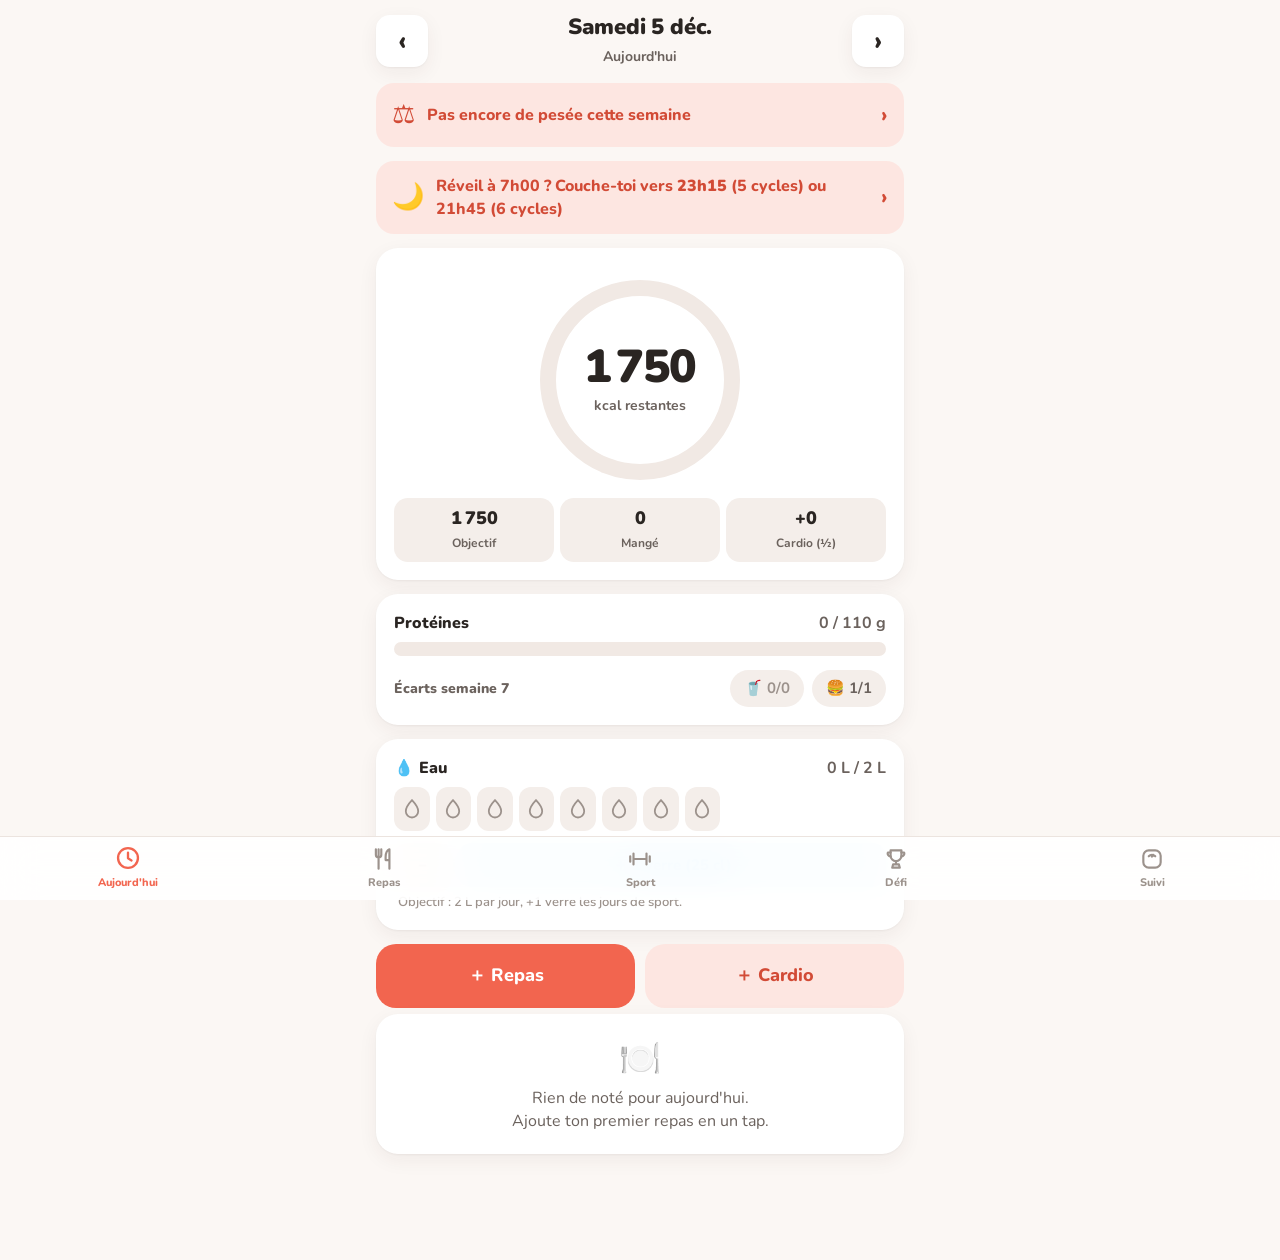
==== commit 7c21b43f: "Mes besoins (recalcul kcal et protéines) et calculateur de cycles de sommeil - Carte « Mes besoins »" ====
--- a/index.html
+++ b/index.html
@@ -2,7 +2,7 @@
 <html lang="fr">
 <head>
   <meta charset="utf-8">
-  <meta name="viewport" content="width=device-width, initial-scale=1, viewport-fit=cover">
+  <meta name="viewport" content="width=device-width, initial-scale=1, maximum-scale=1, user-scalable=no, viewport-fit=cover">
   <title>Cap 65</title>
   <meta name="description" content="Suivi calories, protéines, cardio et poids : cap sur 65 kg.">
   <meta name="theme-color" content="#FBF7F4" media="(prefers-color-scheme: light)">
@@ -52,6 +52,7 @@
   <script src="data-plus.js"></script>
   <script src="illus.js"></script>
   <script src="features.js"></script>
+  <script src="features2.js"></script>
   <script src="app.js"></script>
 </body>
 </html>
--- a/styles.css
+++ b/styles.css
@@ -478,7 +478,7 @@
 .ex-more .avoid { color: var(--warn); background: var(--warn-soft); border-radius: 12px; padding: 8px 10px; }
 .ex-load { display: flex; align-items: center; gap: 10px; margin: 8px 0 0 44px; }
 .ex-load span { font-size: 13px; font-weight: 800; color: var(--ink-2); white-space: nowrap; }
-.ex-load input { min-height: 40px; font-size: 15px; border-radius: 12px; }
+.ex-load input { min-height: 40px; font-size: 16px; border-radius: 12px; }
 .sets { display: flex; gap: 8px; margin: 12px 0 0 44px; flex-wrap: wrap; }
 .set { width: 48px; height: 48px; border-radius: 50%; border: 2.5px solid var(--line); font-weight: 900; color: var(--ink-2); transition: background .2s, border-color .2s, transform .12s; }
 .set:active { transform: scale(.92); }
@@ -628,3 +628,29 @@
 .chart .period-tick { stroke: var(--bad); stroke-width: 3; stroke-linecap: round; }
 
 .body-svg .mz-lead { stroke: var(--ink-3); stroke-width: 1; stroke-dasharray: 2 2; }
+
+/* ---------- Saisie mobile : jamais de zoom auto, clavier confortable ---------- */
+html { touch-action: manipulation; }
+input, select, textarea { font-size: max(16px, 1em) !important; }
+input[type="search"]::-webkit-search-decoration { -webkit-appearance: none; }
+body.kb-open .tabbar { display: none; }
+body.kb-open .screen { padding-bottom: 24px; }
+body.kb-open .toast { bottom: 12px; }
+
+/* ---------- Mes besoins ---------- */
+.need-row { display: flex; justify-content: space-between; gap: 10px; padding: 8px 0; border-top: 1px solid var(--line); font-size: 15px; }
+.need-row:first-of-type { border-top: 0; }
+.need-row span { color: var(--ink-2); font-weight: 700; }
+.need-row b { font-weight: 900; font-variant-numeric: tabular-nums; white-space: nowrap; }
+.warn-txt { color: var(--warn); }
+.need-prop { background: var(--accent-soft); color: var(--accent-ink); border-radius: 16px; padding: 12px 14px; margin-top: 12px; }
+.need-prop .btn { min-height: 44px; }
+
+/* ---------- Sommeil ---------- */
+.time-big { font-size: 28px !important; font-weight: 900; text-align: center; min-height: 64px; }
+.sleep-opt { display: flex; align-items: baseline; gap: 12px; flex-wrap: wrap; padding: 10px 12px; border-radius: 14px; background: var(--card-2); margin-bottom: 6px; }
+.sleep-opt b { font-size: 24px; font-weight: 900; font-variant-numeric: tabular-nums; min-width: 78px; }
+.sleep-opt span { color: var(--ink-2); font-weight: 750; font-size: 14px; }
+.sleep-opt.best { background: var(--accent-soft); }
+.sleep-opt.best b { color: var(--accent-ink); }
+.sleep-banner b { font-weight: 900; }
